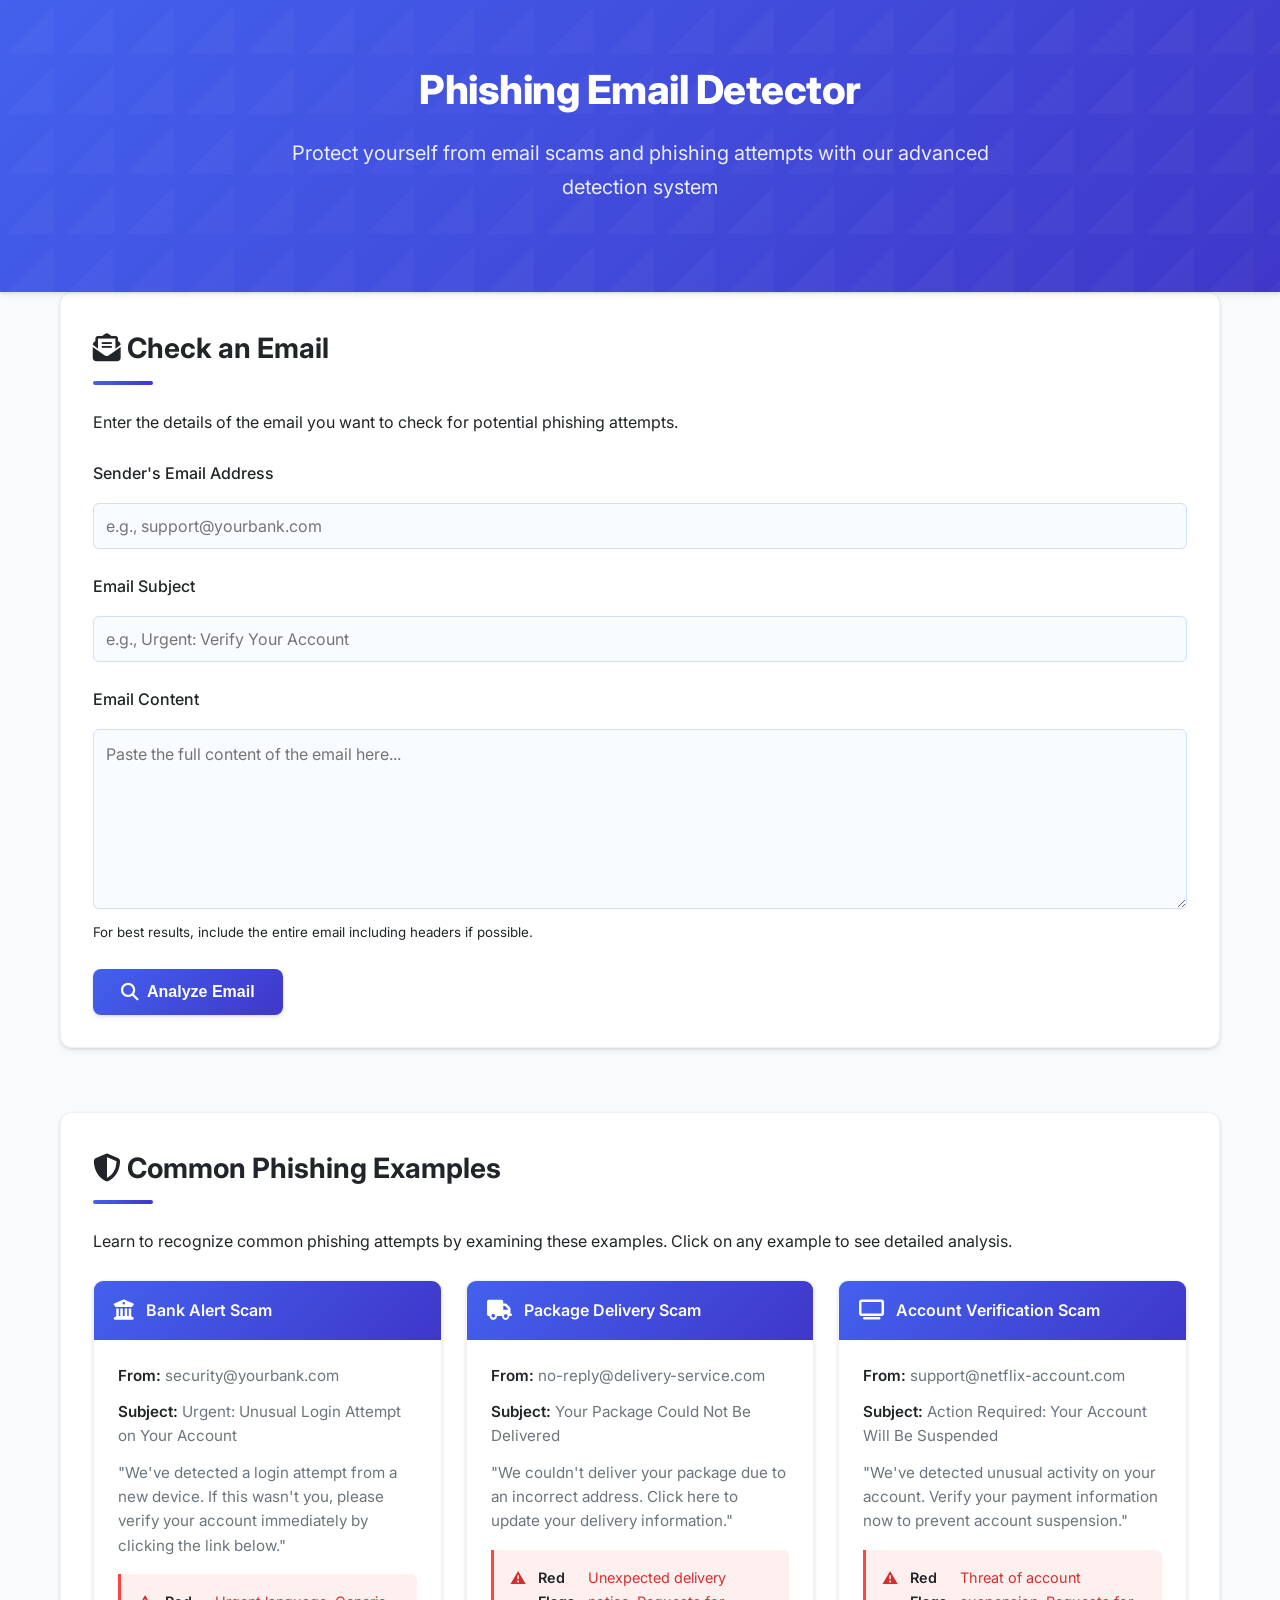
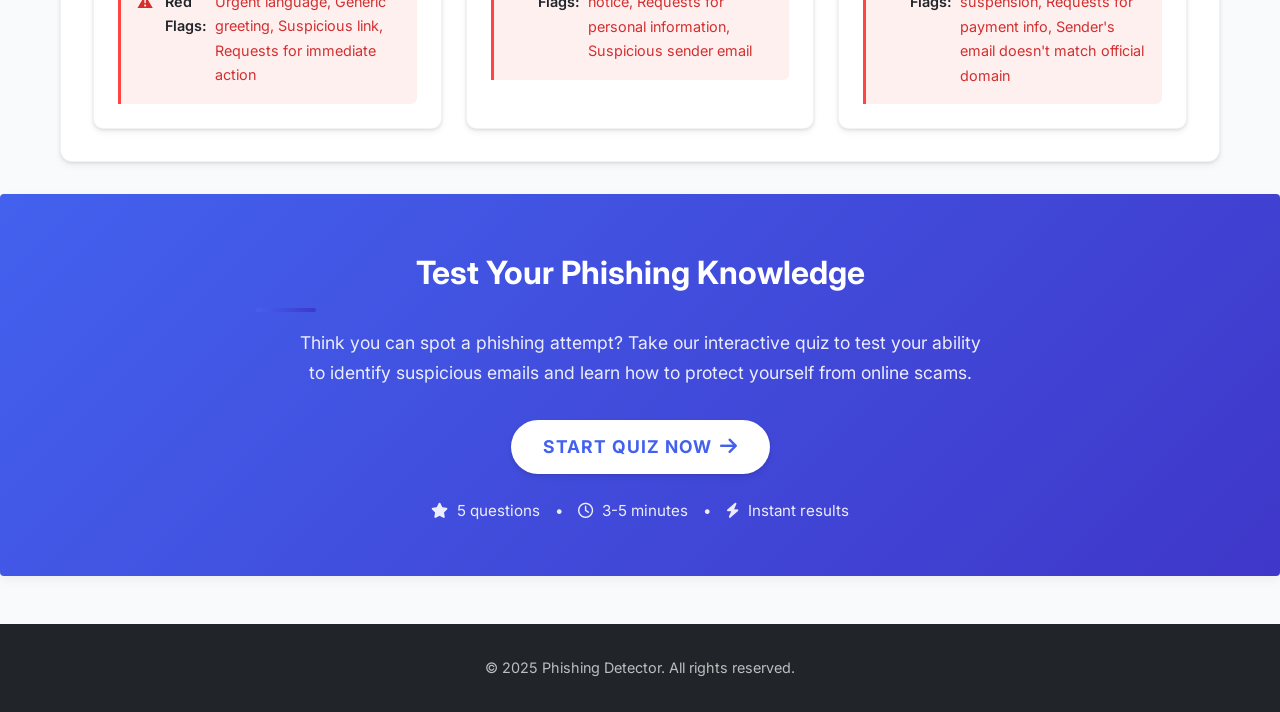
==== templates/index.html @ 5615f27c "Initial commit: Phishing Email Detector with Quiz functionality" ====
<!DOCTYPE html>
<html lang="en">
<head>
    <meta charset="UTF-8">
    <meta name="viewport" content="width=device-width, initial-scale=1.0">
    <title>Phishing Email Detector - Stay Safe Online</title>
    <link rel="stylesheet" href="https://cdnjs.cloudflare.com/ajax/libs/font-awesome/6.4.0/css/all.min.css">
    <link href="https://fonts.googleapis.com/css2?family=Inter:wght@300;400;500;600;700&display=swap" rel="stylesheet">
    <style>
        :root {
            --primary: #4361ee;
            --primary-dark: #3a56d4;
            --secondary: #3f37c9;
            --success: #4bb543;
            --danger: #ff4444;
            --warning: #ffc107;
            --light: #f8f9fa;
            --dark: #212529;
            --gray: #6c757d;
            --light-gray: #e9ecef;
            --white: #ffffff;
            --shadow: 0 4px 6px rgba(0, 0, 0, 0.05), 0 1px 3px rgba(0, 0, 0, 0.1);
            --transition: all 0.3s cubic-bezier(0.4, 0, 0.2, 1);
        }

        * {
            margin: 0;
            padding: 0;
            box-sizing: border-box;
        }

        body {
            font-family: 'Inter', -apple-system, BlinkMacSystemFont, 'Segoe UI', Roboto, Oxygen, Ubuntu, Cantarell, 'Open Sans', sans-serif;
            line-height: 1.7;
            color: var(--dark);
            background-color: #f8fafc;
            -webkit-font-smoothing: antialiased;
            -moz-osx-font-smoothing: grayscale;
        }

        .container {
            width: 100%;
            max-width: 1200px;
            margin: 0 auto;
            padding: 0 20px;
        }

        /* Header */
        header {
            background: linear-gradient(135deg, var(--primary), var(--secondary));
            color: white;
            padding: 1.5rem 0;
            box-shadow: var(--shadow);
            position: relative;
            overflow: hidden;
        }

        header::before {
            content: '';
            position: absolute;
            top: 0;
            left: 0;
            right: 0;
            bottom: 0;
            background: url("data:image/svg+xml,%3Csvg width='60' height='60' viewBox='0 0 60 60' xmlns='http://www.w3.org/2000/svg'%3E%3Cpath d='M54 60V6L6 54h48z' fill='%23ffffff' fill-opacity='0.05' fill-rule='evenodd'/%3E%3C/svg%3E");
            opacity: 0.5;
        }

        .header-content {
            position: relative;
            z-index: 1;
            text-align: center;
            padding: 2rem 0;
        }

        h1 {
            font-size: 2.5rem;
            font-weight: 800;
            margin-bottom: 0.75rem;
            letter-spacing: -0.5px;
        }

        .tagline {
            font-size: 1.25rem;
            font-weight: 400;
            opacity: 0.9;
            max-width: 700px;
            margin: 0 auto 2rem;
        }

        /* Main Content */
        main {
            padding: 3rem 0;
        }

        .card {
            background: var(--white);
            border-radius: 12px;
            box-shadow: var(--shadow);
            padding: 2rem;
            margin-bottom: 2rem;
            transition: var(--transition);
            border: 1px solid rgba(0, 0, 0, 0.05);
        }

        .card:hover {
            transform: translateY(-3px);
            box-shadow: 0 10px 20px rgba(0, 0, 0, 0.08);
        }

        h2 {
            color: var(--dark);
            font-size: 1.75rem;
            margin-bottom: 1.5rem;
            font-weight: 700;
            position: relative;
            padding-bottom: 0.75rem;
        }

        h2::after {
            content: '';
            position: absolute;
            bottom: 0;
            left: 0;
            width: 60px;
            height: 4px;
            background: linear-gradient(90deg, var(--primary), var(--secondary));
            border-radius: 2px;
        }

        /* Form Styles */
        .form-group {
            margin-bottom: 1.5rem;
        }

        label {
            display: block;
            margin-bottom: 0.5rem;
            font-weight: 500;
            color: var(--dark);
        }

        input[type="email"],
        input[type="text"],
        textarea {
            width: 100%;
            padding: 0.875rem 1rem;
            font-size: 1rem;
            font-family: inherit;
            border: 2px solid var(--light-gray);
            border-radius: 8px;
            transition: var(--transition);
            background-color: var(--white);
        }

        input[type="email"]:focus,
        input[type="text"]:focus,
        textarea:focus {
            outline: none;
            border-color: var(--primary);
            box-shadow: 0 0 0 3px rgba(67, 97, 238, 0.2);
        }

        textarea {
            min-height: 180px;
            resize: vertical;
            line-height: 1.6;
        }

        /* Buttons */
        .btn {
            display: inline-flex;
            align-items: center;
            justify-content: center;
            padding: 0.875rem 1.75rem;
            font-size: 1rem;
            font-weight: 600;
            text-align: center;
            text-decoration: none;
            border: none;
            border-radius: 8px;
            cursor: pointer;
            transition: var(--transition);
            box-shadow: var(--shadow);
            gap: 0.5rem;
        }

        .btn i {
            font-size: 1.1em;
        }

        .btn-primary {
            background: linear-gradient(135deg, var(--primary), var(--secondary));
            color: white;
        }

        .btn-primary:hover {
            transform: translateY(-2px);
            box-shadow: 0 6px 12px rgba(67, 97, 238, 0.2);
            background: linear-gradient(135deg, var(--primary-dark), var(--primary));
        }

        .btn-primary:active {
            transform: translateY(0);
        }

        /* Results Section */
        #results {
            opacity: 0;
            height: 0;
            overflow: hidden;
            transition: all 0.4s cubic-bezier(0.4, 0, 0.2, 1);
            margin: 2rem 0;
        }

        #results.visible {
            opacity: 1;
            height: auto;
        }

        .result-card {
            border-left: 4px solid var(--danger);
            padding: 1.5rem;
            background: #fff8f8;
            border-radius: 8px;
            margin-bottom: 1.5rem;
        }

        .result-card.safe {
            border-left-color: var(--success);
            background: #f8fff9;
        }

        .result-title {
            font-size: 1.25rem;
            font-weight: 700;
            margin-bottom: 0.75rem;
            display: flex;
            align-items: center;
            gap: 0.5rem;
        }

        .result-title i {
            font-size: 1.5em;
        }

        .result-details {
            margin-top: 1rem;
            padding-top: 1rem;
            border-top: 1px dashed #e0e0e0;
        }

        /* Examples Section */
        .examples-grid {
            display: grid;
            grid-template-columns: repeat(auto-fill, minmax(300px, 1fr));
            gap: 1.5rem;
            margin-top: 1.5rem;
        }

        .example-card {
            background: var(--white);
            border-radius: 10px;
            overflow: hidden;
            box-shadow: var(--shadow);
            transition: var(--transition);
            border: 1px solid rgba(0, 0, 0, 0.05);
            cursor: pointer;
        }

        .example-card:hover {
            transform: translateY(-5px);
            box-shadow: 0 10px 25px rgba(0, 0, 0, 0.1);
        }

        .example-header {
            background: linear-gradient(135deg, var(--primary), var(--secondary));
            color: white;
            padding: 1rem 1.25rem;
            font-weight: 600;
            display: flex;
            align-items: center;
            gap: 0.75rem;
        }

        .example-header i {
            font-size: 1.25rem;
        }

        .example-content {
            padding: 1.5rem;
        }

        .example-content p {
            margin-bottom: 0.75rem;
            color: var(--gray);
            font-size: 0.95rem;
            line-height: 1.6;
        }

        .example-content strong {
            color: var(--dark);
            font-weight: 600;
        }

        .red-flag {
            background-color: #fff0f0;
            border-left: 3px solid var(--danger);
            padding: 1rem;
            margin-top: 1rem;
            border-radius: 0 6px 6px 0;
            font-size: 0.9rem;
            color: #d32f2f;
            display: flex;
            align-items: flex-start;
            gap: 0.5rem;
        }

        .red-flag::before {
            content: '⚠️';
            font-size: 1.1em;
            margin-right: 0.25rem;
        }

        /* Footer */
        footer {
            background: var(--dark);
            color: rgba(255, 255, 255, 0.7);
            padding: 2rem 0;
            text-align: center;
            font-size: 0.9rem;
            margin-top: 3rem;
        }

        footer p {
            margin: 0;
        }

        /* Responsive Design */
        @media (max-width: 768px) {
            .container {
                padding: 0 1.25rem;
            }

            h1 {
                font-size: 2rem;
            }

            .tagline {
                font-size: 1.1rem;
            }

            .card {
                padding: 1.5rem;
            }

            h2 {
                font-size: 1.5rem;
            }

            .examples-grid {
                grid-template-columns: 1fr;
            }
        }

        /* Animations */
        @keyframes fadeIn {
            from { opacity: 0; transform: translateY(10px); }
            to { opacity: 1; transform: translateY(0); }
        }

        .fade-in {
            animation: fadeIn 0.5s ease-out forwards;
        }

        /* Utility Classes */
        .text-center { text-align: center; }
        .mt-1 { margin-top: 0.5rem; }
        .mt-2 { margin-top: 1rem; }
        .mt-3 { margin-top: 1.5rem; }
        .mb-1 { margin-bottom: 0.5rem; }
        .mb-2 { margin-bottom: 1rem; }
        .mb-3 { margin-bottom: 1.5rem; }
        
        .quiz-cta {
            margin-top: 30px;
            padding: 20px;
            background-color: #e9ecef;
            border-radius: 4px;
            text-align: center;
        }
        
        /* Main content styling */
        main {
            margin: 25px 0;
        }
        
        /* Section styling */
        section {
            margin-bottom: 30px;
            background: rgba(255, 255, 255, 0.9);
            padding: 25px;
            border-radius: 12px;
            box-shadow: 0 4px 12px rgba(0,0,0,0.05);
            border: 1px solid rgba(0,0,0,0.05);
        }
        
        /* Form elements */
        input[type="email"], 
        input[type="text"],
        textarea {
            width: 100%;
            padding: 12px;
            margin-top: 8px;
            border: 1px solid #cce0ff;
            border-radius: 6px;
            background-color: #f8fbff;
            transition: all 0.3s ease;
        }
        
        input[type="email"]:focus, 
        input[type="text"]:focus,
        textarea:focus {
            outline: none;
            border-color: #80b3ff;
            box-shadow: 0 0 0 3px rgba(26, 140, 255, 0.15);
        }
        </style>
</head>
<body>
    <header>
        <div class="container">
            <div class="header-content">
                <h1>Phishing Email Detector</h1>
                <p class="tagline">Protect yourself from email scams and phishing attempts with our advanced detection system</p>
            </div>
        </div>
    </header>

    <main class="container">
        <section class="card">
            <h2><i class="fas fa-envelope-open-text"></i> Check an Email</h2>
            <p>Enter the details of the email you want to check for potential phishing attempts.</p>
            
            <form id="emailForm" class="mt-3">
                <div class="form-group">
                    <label for="from">Sender's Email Address</label>
                    <input type="email" id="from" name="from" placeholder="e.g., support@yourbank.com" required>
                </div>
                <div class="form-group">
                    <label for="subject">Email Subject</label>
                    <input type="text" id="subject" name="subject" placeholder="e.g., Urgent: Verify Your Account" required>
                </div>
                <div class="form-group">
                    <label for="body">Email Content</label>
                    <textarea id="body" name="body" placeholder="Paste the full content of the email here..." required></textarea>
                    <small class="text-muted">For best results, include the entire email including headers if possible.</small>
                </div>
                <button type="submit" class="btn btn-primary">
                    <i class="fas fa-search"></i> Analyze Email
                </button>
            </form>
        </section>

            <div id="results" class="hidden">
                <h3>Analysis Results</h3>
                <div id="resultMessage">Results will appear here</div>
            </div>

        <section class="card mt-4">
            <h2><i class="fas fa-shield-alt"></i> Common Phishing Examples</h2>
            <p>Learn to recognize common phishing attempts by examining these examples. Click on any example to see detailed analysis.</p>
            
            <div class="examples-grid">
                <div class="example-card">
                    <div class="example-header">
                        <i class="fas fa-university"></i>
                        <span>Bank Alert Scam</span>
                    </div>
                    <div class="example-content">
                        <p><strong>From:</strong> security@yourbank.com</p>
                        <p><strong>Subject:</strong> Urgent: Unusual Login Attempt on Your Account</p>
                        <p>"We've detected a login attempt from a new device. If this wasn't you, please verify your account immediately by clicking the link below."</p>
                        <div class="red-flag">
                            <strong>Red Flags:</strong> Urgent language, Generic greeting, Suspicious link, Requests for immediate action
                        </div>
                    </div>
                </div>

                <div class="example-card">
                    <div class="example-header">
                        <i class="fas fa-truck"></i>
                        <span>Package Delivery Scam</span>
                    </div>
                    <div class="example-content">
                        <p><strong>From:</strong> no-reply@delivery-service.com</p>
                        <p><strong>Subject:</strong> Your Package Could Not Be Delivered</p>
                        <p>"We couldn't deliver your package due to an incorrect address. Click here to update your delivery information."</p>
                        <div class="red-flag">
                            <strong>Red Flags:</strong> Unexpected delivery notice, Requests for personal information, Suspicious sender email
                        </div>
                    </div>
                </div>

                <div class="example-card">
                    <div class="example-header">
                        <i class="fas fa-tv"></i>
                        <span>Account Verification Scam</span>
                    </div>
                    <div class="example-content">
                        <p><strong>From:</strong> support@netflix-account.com</p>
                        <p><strong>Subject:</strong> Action Required: Your Account Will Be Suspended</p>
                        <p>"We've detected unusual activity on your account. Verify your payment information now to prevent account suspension."</p>
                        <div class="red-flag">
                            <strong>Red Flags:</strong> Threat of account suspension, Requests for payment info, Sender's email doesn't match official domain
                        </div>
                    </div>
                </div>
            </div>
        </section>
    </main>
    
    <section class="quiz-cta" style="background: linear-gradient(135deg, #4361ee, #3f37c9); color: white; border: none;">
        <div class="container">
            <div style="max-width: 800px; margin: 0 auto; text-align: center; padding: 2rem 1rem;">
                <h2 style="color: white; font-size: 2rem; margin-bottom: 1rem;">Test Your Phishing Knowledge</h2>
                <p style="font-size: 1.1rem; opacity: 0.9; margin-bottom: 2rem; max-width: 700px; margin-left: auto; margin-right: auto;">
                    Think you can spot a phishing attempt? Take our interactive quiz to test your ability to identify suspicious emails and learn how to protect yourself from online scams.
                </p>
                <a href="{{ url_for('quiz') }}" class="btn" style="background-color: white; color: #4361ee; font-weight: 700; padding: 12px 32px; font-size: 1.1rem; border-radius: 50px; text-transform: uppercase; letter-spacing: 1px; transition: all 0.3s ease; display: inline-flex; align-items: center; gap: 8px; text-decoration: none;">
                    <span>Start Quiz Now</span>
                    <i class="fas fa-arrow-right"></i>
                </a>
                <div style="margin-top: 1.5rem; font-size: 0.95rem; opacity: 0.9; display: flex; justify-content: center; align-items: center; gap: 15px; flex-wrap: wrap;">
                    <span><i class="fas fa-star" style="margin-right: 5px;"></i> 5 questions</span>
                    <span>•</span>
                    <span><i class="far fa-clock" style="margin-right: 5px;"></i> 3-5 minutes</span>
                    <span>•</span>
                    <span><i class="fas fa-bolt" style="margin-right: 5px;"></i> Instant results</span>
                </div>
            </div>
        </div>
    </section>
    
    <footer>
        <div class="container">
            <p>© 2025 Phishing Detector. All rights reserved.</p>
        </div>
    </footer>

    <script>
        // Common phishing keywords
        const phishingKeywords = [
            'urgent', 'verify', 'account', 'suspended', 'immediately',
            'bank', 'paypal', 'amazon', 'ebay', 'netflix', 'microsoft',
            'limited time', 'act now', 'dear customer', 'dear user',
            'click here', 'verify now', 'account alert', 'suspicious activity',
            'unauthorized login', 'verify account', 'confirm your identity',
            'account verification', 'security alert', 'important notice',
            'account compromised', 'payment failed', 'billing issue',
            'invoice', 'payment', 'credit card', 'ssn', 'social security',
            'irs', 'tax', 'refund', 'won', 'prize', 'lottery', 'free',
            'gift card', 'coupon', 'offer', 'discount', 'expire', 'limited'
        ];

        // Function to check for phishing
        function isPhishing(text) {
            if (!text) return false;
            const lowerText = text.toLowerCase();
            return phishingKeywords.some(keyword => 
                lowerText.includes(keyword.toLowerCase())
            );
        }

        // Phishing result animation
        function animateResult(element, isPhishing) {
            element.style.transition = 'all 0.5s ease';
            element.style.padding = '20px';
            element.style.borderRadius = '8px';
            element.style.color = isPhishing ? '#b30000' : '#006622';
            element.style.fontWeight = 'bold';
            element.style.fontSize = '1.2em';
            element.style.textAlign = 'center';
            
            // Add pulse animation
            element.style.animation = 'pulse 0.5s';
            
            // Remove animation after it completes
            setTimeout(() => {
                element.style.animation = '';
            }, 500);
        }
        
        // Add keyframe animation
        const style = document.createElement('style');
        style.textContent = `
            @keyframes pulse {
                0% { transform: scale(1); }
                50% { transform: scale(1.05); }
                100% { transform: scale(1); }
            }
            
            @keyframes shake {
                0%, 100% { transform: translateX(0); }
                25% { transform: translateX(-5px); }
                75% { transform: translateX(5px); }
            }
            
            .phishing-yes {
                background-color: #ffebee;
                border-left: 5px solid #f44336;
                animation: shake 0.5s;
            }
            
            .phishing-no {
                background-color: #e8f5e9;
                border-left: 5px solid #4caf50;
            }
        `;
        document.head.appendChild(style);
        
        // Form submission handler
        document.getElementById('emailForm').addEventListener('submit', function(e) {
            e.preventDefault();
            
            const from = document.getElementById('from').value;
            const subject = document.getElementById('subject').value;
            const body = document.getElementById('body').value;
            
            // Check for phishing indicators
            const subjectPhishing = isPhishing(subject);
            const bodyPhishing = isPhishing(body);
            
            // Show results
            const results = document.getElementById('results');
            const resultMessage = document.getElementById('resultMessage');
            
            // Reset classes
            results.className = '';
            results.classList.add('visible');
            
            // Simple result: Phishing: Yes/No
            const isPhishingEmail = subjectPhishing || bodyPhishing;
            
            // Add appropriate class based on result
            if (isPhishingEmail) {
                results.classList.add('phishing-yes');
            } else {
                results.classList.add('phishing-no');
            }
            
            // Create result content
            const resultHTML = `
                <div style="margin-bottom: 10px;">
                    <p><strong>From:</strong> ${from || 'Not provided'}</p>
                    <p><strong>Subject:</strong> ${subject || 'No subject'}</p>
                </div>
                <div id="phishingResult" style="font-size: 1.5em; text-align: center; padding: 10px;">
                    <strong>Phishing:</strong> ${isPhishingEmail ? '<span style="color:#d32f2f">YES</span>' : '<span style="color:#2e7d32">NO</span>'}
                </div>
            `;
            
            resultMessage.innerHTML = resultHTML;
            
            // Animate the result
            const phishingResult = document.getElementById('phishingResult');
            if (phishingResult) {
                animateResult(phishingResult, isPhishingEmail);
            }
        });
    </script>
</body>
</html>
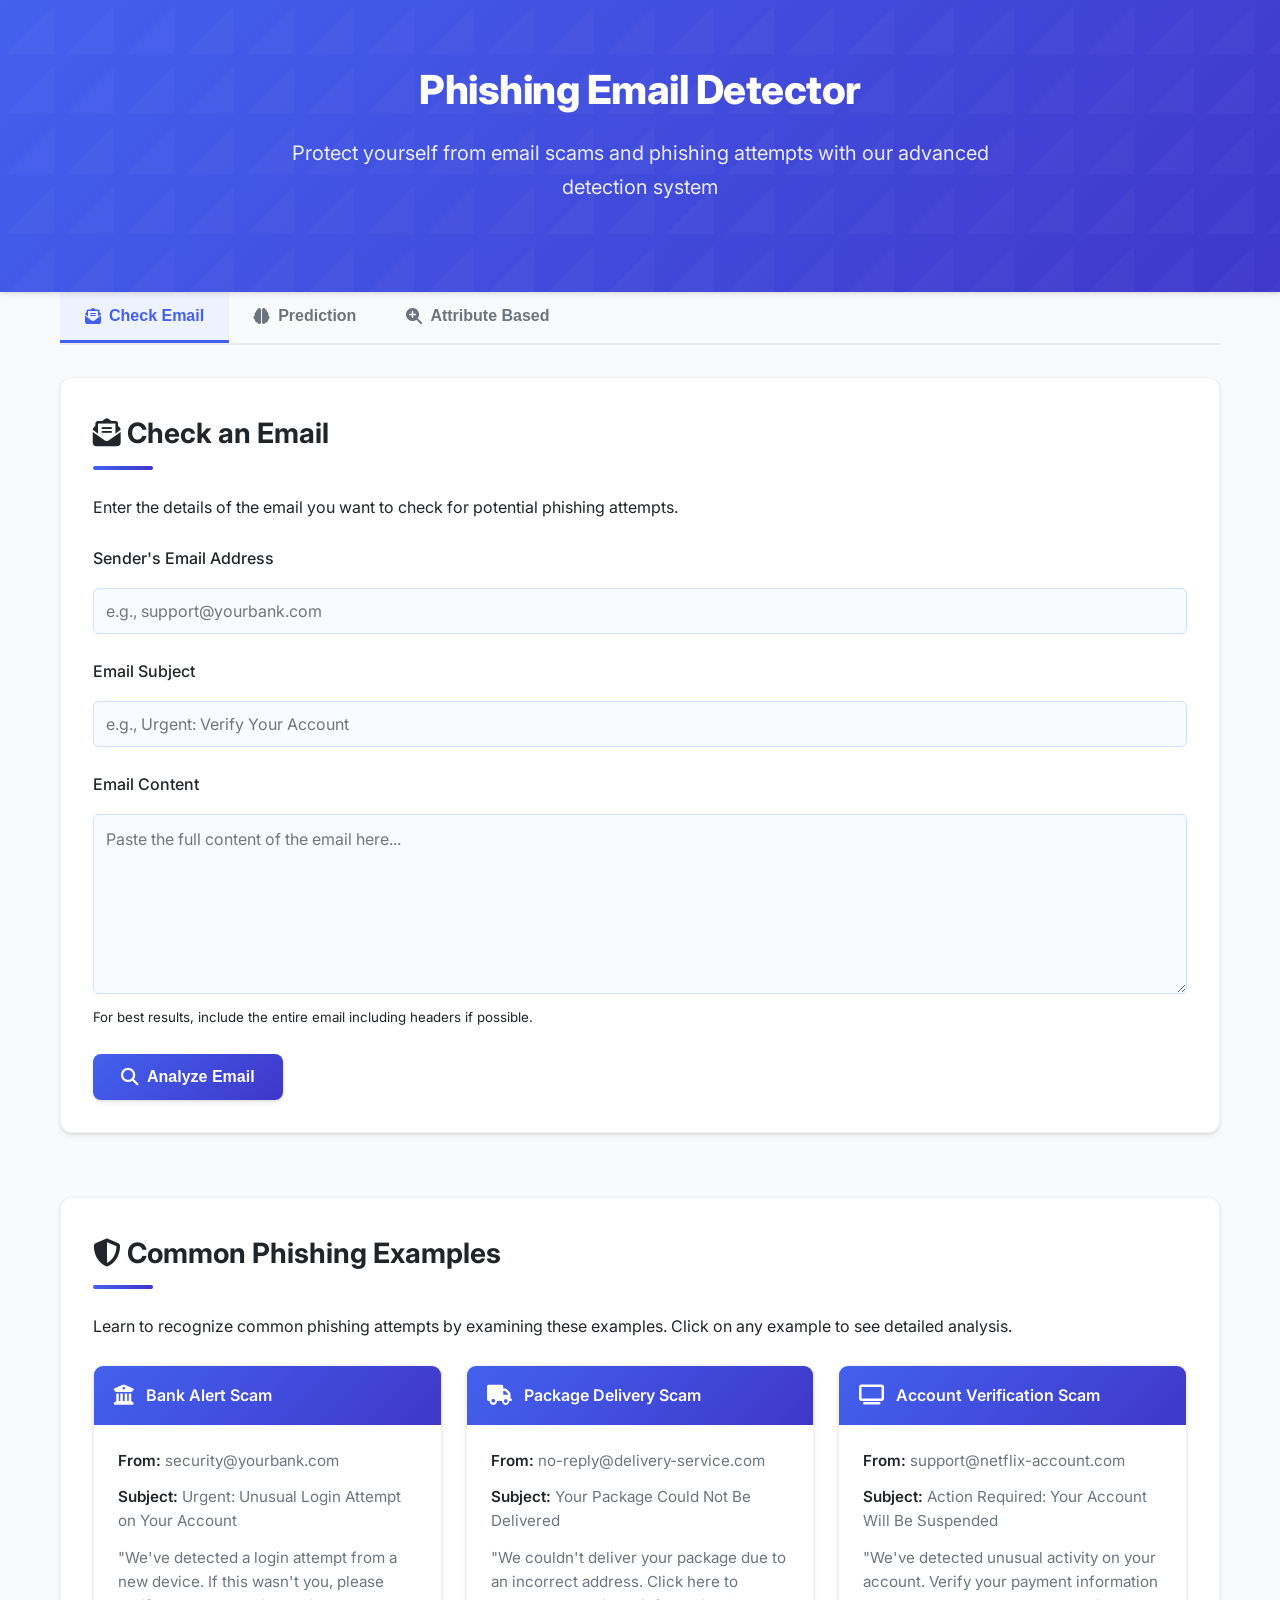
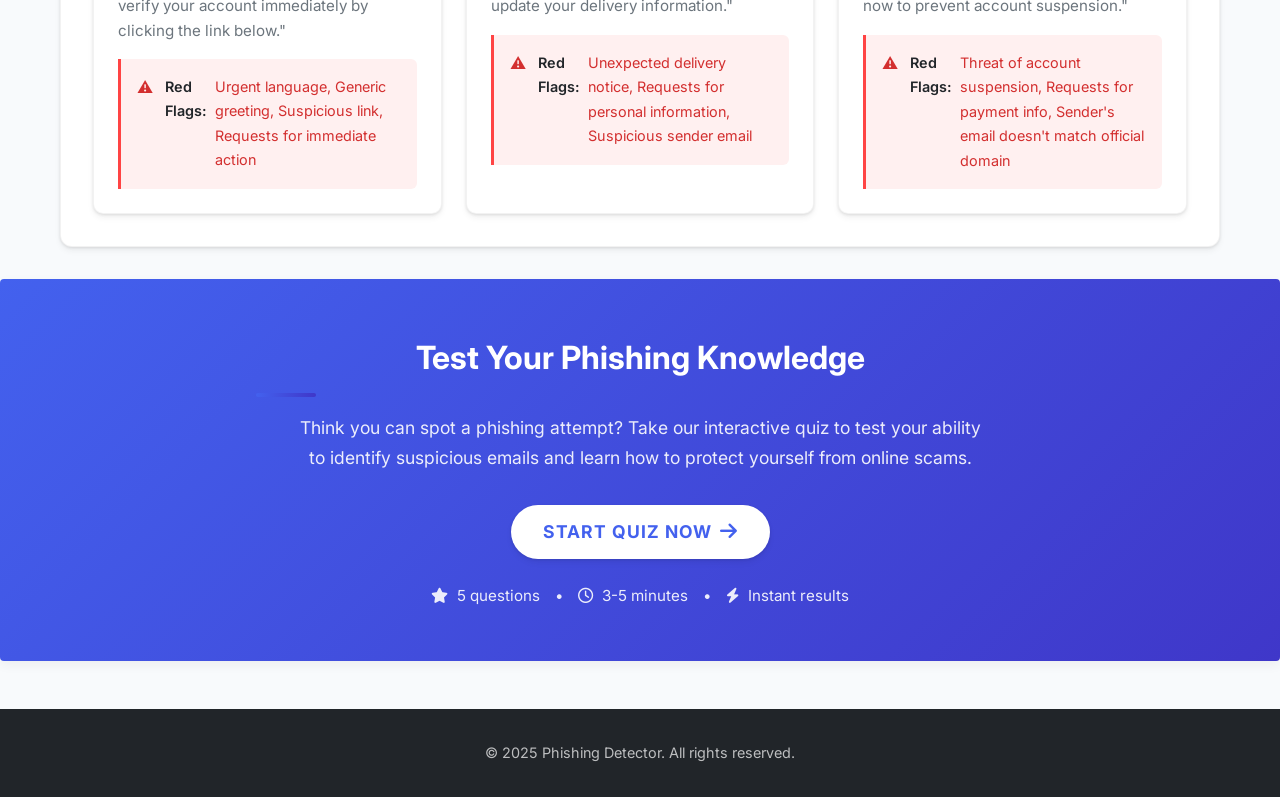
==== commit 6042c27f: "Add comprehensive phishing detection with tabbed interface and multi-attribute analysis - Added tabb" ====
--- a/templates/index.html
+++ b/templates/index.html
@@ -405,10 +405,52 @@
             border: 1px solid rgba(0,0,0,0.05);
         }
         
+        /* Tabs */
+        .tabs {
+            display: flex;
+            margin-bottom: 2rem;
+            border-bottom: 2px solid #e9ecef;
+        }
+
+        .tab-button {
+            background: none;
+            border: none;
+            padding: 15px 25px;
+            font-size: 1rem;
+            font-weight: 600;
+            cursor: pointer;
+            transition: all 0.3s ease;
+            border-bottom: 3px solid transparent;
+            color: var(--gray);
+            display: flex;
+            align-items: center;
+            gap: 8px;
+        }
+
+        .tab-button:hover {
+            color: var(--primary);
+            background-color: rgba(67, 97, 238, 0.05);
+        }
+
+        .tab-button.active {
+            color: var(--primary);
+            border-bottom-color: var(--primary);
+            background-color: rgba(67, 97, 238, 0.05);
+        }
+
+        .tab-content {
+            display: none;
+        }
+
+        .tab-content.active {
+            display: block;
+        }
+
         /* Form elements */
-        input[type="email"], 
+        input[type="email"],
         input[type="text"],
-        textarea {
+        textarea,
+        select {
             width: 100%;
             padding: 12px;
             margin-top: 8px;
@@ -417,13 +459,131 @@
             background-color: #f8fbff;
             transition: all 0.3s ease;
         }
-        
-        input[type="email"]:focus, 
+
+        input[type="email"]:focus,
         input[type="text"]:focus,
-        textarea:focus {
+        textarea:focus,
+        select:focus {
             outline: none;
             border-color: #80b3ff;
             box-shadow: 0 0 0 3px rgba(26, 140, 255, 0.15);
+        }
+
+        select {
+            cursor: pointer;
+        }
+
+        /* Prediction styles */
+        .prediction-container {
+            max-width: 800px;
+        }
+
+        .email-dropdown {
+            font-size: 1rem;
+            padding: 14px;
+        }
+
+        .email-preview {
+            margin-top: 2rem;
+            padding: 1.5rem;
+            background: #f8f9fa;
+            border-radius: 8px;
+            border: 1px solid #e9ecef;
+        }
+
+        .email-preview h4 {
+            margin-bottom: 1rem;
+            color: var(--primary);
+        }
+
+        .prediction-results {
+            margin-top: 2rem;
+            padding: 1.5rem;
+            background: linear-gradient(135deg, #f8f9fa, #e9ecef);
+            border-radius: 8px;
+            border: 1px solid #dee2e6;
+        }
+
+        .prediction-results h4 {
+            margin-bottom: 1rem;
+            color: var(--primary);
+        }
+
+        /* Attribute Based styles */
+        .attribute-container {
+            max-width: 800px;
+        }
+
+        .attribute-dropdown {
+            font-size: 1rem;
+            padding: 14px;
+        }
+
+        .attribute-info {
+            margin-top: 2rem;
+            padding: 1.5rem;
+            background: #f8f9fa;
+            border-radius: 8px;
+            border: 1px solid #e9ecef;
+        }
+
+        .attribute-info h4 {
+            margin-bottom: 1rem;
+            color: var(--primary);
+        }
+
+        .attribute-description {
+            background: white;
+            padding: 1rem;
+            border-radius: 6px;
+            margin-bottom: 1rem;
+            border-left: 4px solid var(--primary);
+        }
+
+        .attribute-results {
+            margin-top: 2rem;
+            padding: 1.5rem;
+            background: linear-gradient(135deg, #f8f9fa, #e9ecef);
+            border-radius: 8px;
+            border: 1px solid #dee2e6;
+        }
+
+        .attribute-results h4 {
+            margin-bottom: 1rem;
+            color: var(--primary);
+        }
+
+        .attribute-grid {
+            display: grid;
+            grid-template-columns: repeat(auto-fit, minmax(200px, 1fr));
+            gap: 1rem;
+            margin-top: 1rem;
+        }
+
+        .attribute-result-card {
+            background: white;
+            padding: 1rem;
+            border-radius: 6px;
+            border: 1px solid #e9ecef;
+            text-align: center;
+        }
+
+        .attribute-result-card.detected {
+            border-left: 4px solid #ff4444;
+            background: #ffebee;
+        }
+
+        .attribute-result-card.clear {
+            border-left: 4px solid #4bb543;
+            background: #e8f5e8;
+        }
+
+        .attribute-summary {
+            background: white;
+            padding: 1rem;
+            border-radius: 6px;
+            margin-top: 1rem;
+            border: 1px solid #dee2e6;
         }
         </style>
 </head>
@@ -438,29 +598,116 @@
     </header>
 
     <main class="container">
-        <section class="card">
-            <h2><i class="fas fa-envelope-open-text"></i> Check an Email</h2>
-            <p>Enter the details of the email you want to check for potential phishing attempts.</p>
-            
-            <form id="emailForm" class="mt-3">
-                <div class="form-group">
-                    <label for="from">Sender's Email Address</label>
-                    <input type="email" id="from" name="from" placeholder="e.g., support@yourbank.com" required>
+        <!-- Tab Navigation -->
+        <div class="tabs">
+            <button class="tab-button active" onclick="showTab('check-email', this)">
+                <i class="fas fa-envelope-open-text"></i> Check Email
+            </button>
+            <button class="tab-button" onclick="showTab('prediction', this)">
+                <i class="fas fa-brain"></i> Prediction
+            </button>
+            <button class="tab-button" onclick="showTab('attribute-based', this)">
+                <i class="fas fa-search-plus"></i> Attribute Based
+            </button>
+        </div>
+
+        <!-- Check Email Tab -->
+        <div id="check-email" class="tab-content active">
+            <section class="card">
+                <h2><i class="fas fa-envelope-open-text"></i> Check an Email</h2>
+                <p>Enter the details of the email you want to check for potential phishing attempts.</p>
+
+                <form id="emailForm" class="mt-3">
+                    <div class="form-group">
+                        <label for="from">Sender's Email Address</label>
+                        <input type="email" id="from" name="from" placeholder="e.g., support@yourbank.com" required>
+                    </div>
+                    <div class="form-group">
+                        <label for="subject">Email Subject</label>
+                        <input type="text" id="subject" name="subject" placeholder="e.g., Urgent: Verify Your Account" required>
+                    </div>
+                    <div class="form-group">
+                        <label for="body">Email Content</label>
+                        <textarea id="body" name="body" placeholder="Paste the full content of the email here..." required></textarea>
+                        <small class="text-muted">For best results, include the entire email including headers if possible.</small>
+                    </div>
+                    <button type="submit" class="btn btn-primary">
+                        <i class="fas fa-search"></i> Analyze Email
+                    </button>
+                </form>
+            </section>
+        </div>
+
+        <!-- Prediction Tab -->
+        <div id="prediction" class="tab-content">
+            <section class="card">
+                <h2><i class="fas fa-brain"></i> Email Prediction</h2>
+                <p>Select a sample email from the dropdown to see our AI prediction analysis.</p>
+
+                <div class="prediction-container mt-3">
+                    <div class="form-group">
+                        <label for="emailSelect">Choose an Email Sample:</label>
+                        <select id="emailSelect" class="email-dropdown">
+                            <option value="">Select an email...</option>
+                            <option value="phishing1">🚨 Bank Account Alert - URGENT ACTION REQUIRED</option>
+                            <option value="phishing2">📦 Package Delivery Problem - Update Address</option>
+                            <option value="phishing3">🎬 Netflix Account Suspension Warning</option>
+                            <option value="legitimate1">✅ Amazon Order Confirmation</option>
+                            <option value="legitimate2">✅ PayPal Payment Received</option>
+                            <option value="legitimate3">✅ LinkedIn Connection Request</option>
+                        </select>
+                    </div>
+
+                    <div id="emailPreview" class="email-preview" style="display: none;">
+                        <h4>Selected Email Details:</h4>
+                        <div id="emailDetails"></div>
+                        <button id="analyzeBtn" class="btn btn-primary mt-3">
+                            <i class="fas fa-search"></i> Analyze for Phishing
+                        </button>
+                    </div>
+
+                    <div id="predictionResults" class="prediction-results" style="display: none;">
+                        <h4>AI Prediction Results:</h4>
+                        <div id="predictionContent"></div>
+                    </div>
                 </div>
-                <div class="form-group">
-                    <label for="subject">Email Subject</label>
-                    <input type="text" id="subject" name="subject" placeholder="e.g., Urgent: Verify Your Account" required>
+            </section>
+        </div>
+
+        <!-- Attribute Based Tab -->
+        <div id="attribute-based" class="tab-content">
+            <section class="card">
+                <h2><i class="fas fa-search-plus"></i> Attribute Based Detection</h2>
+                <p>Explore individual phishing detection attributes. Select an attribute below to understand how it works and test it against sample emails.</p>
+
+                <div class="attribute-container mt-3">
+                    <div class="form-group">
+                        <label for="attributeSelect">Choose an Attribute to Test:</label>
+                        <select id="attributeSelect" class="attribute-dropdown">
+                            <option value="">Select an attribute...</option>
+                            <option value="sender-address">� Sender Email Address Analysis</option>
+                            <option value="subject-patterns">� Subject Line Suspicious Patterns</option>
+                            <option value="body-content">📄 Body Content Analysis</option>
+                            <option value="link-analysis">� Link Analysis</option>
+                            <option value="urgency-indicators">⚡ Language and Urgency Indicators</option>
+                        </select>
+                    </div>
+
+                    <div id="attributeInfo" class="attribute-info" style="display: none;">
+                        <h4>Attribute Information:</h4>
+                        <div id="attributeDescription"></div>
+                        <button id="checkAttributeBtn" class="btn btn-primary mt-3">
+                            <i class="fas fa-search"></i> Check for Attribute
+                        </button>
+                    </div>
+
+                    <div id="attributeResults" class="attribute-results" style="display: none;">
+                        <h4>Attribute Detection Results:</h4>
+                        <div id="attributeResultsContent"></div>
+                    </div>
                 </div>
-                <div class="form-group">
-                    <label for="body">Email Content</label>
-                    <textarea id="body" name="body" placeholder="Paste the full content of the email here..." required></textarea>
-                    <small class="text-muted">For best results, include the entire email including headers if possible.</small>
-                </div>
-                <button type="submit" class="btn btn-primary">
-                    <i class="fas fa-search"></i> Analyze Email
-                </button>
-            </form>
-        </section>
+            </section>
+        </div>
 
             <div id="results" class="hidden">
                 <h3>Analysis Results</h3>
@@ -563,6 +810,481 @@
             'gift card', 'coupon', 'offer', 'discount', 'expire', 'limited'
         ];
 
+        // Tab switching functionality
+        function showTab(tabId, buttonElement) {
+            console.log('showTab called with:', tabId, buttonElement);
+
+            // Hide all tab contents
+            const tabContents = document.querySelectorAll('.tab-content');
+            console.log('Found tab contents:', tabContents.length);
+            tabContents.forEach(content => content.classList.remove('active'));
+
+            // Remove active class from all tab buttons
+            const tabButtons = document.querySelectorAll('.tab-button');
+            console.log('Found tab buttons:', tabButtons.length);
+            tabButtons.forEach(button => button.classList.remove('active'));
+
+            // Show selected tab content
+            const targetTab = document.getElementById(tabId);
+            console.log('Target tab element:', targetTab);
+            if (targetTab) {
+                targetTab.classList.add('active');
+                console.log('Added active class to tab:', tabId);
+            } else {
+                console.error('Could not find tab with id:', tabId);
+            }
+
+            // Add active class to clicked tab button
+            if (buttonElement) {
+                buttonElement.classList.add('active');
+                console.log('Added active class to button');
+            }
+        }
+
+        // Attribute information data - Real 5 attributes from multi_attribute_rule.py
+        const attributeInfo = {
+            'sender-address': {
+                name: 'Sender Email Address Analysis',
+                description: 'Analyzes sender email address for suspicious patterns including numbers before @, suspicious TLDs, generic noreply addresses, and domain spoofing.',
+                examples: ['123@domain.com', 'user1234@domain.com', 'noreply@service.com', 'paypal-secure.com'],
+                icon: '�'
+            },
+            'subject-patterns': {
+                name: 'Subject Line Suspicious Patterns',
+                description: 'Detects suspicious keywords, ALL CAPS formatting, excessive punctuation, and urgent language in email subject lines.',
+                examples: ['URGENT: Verify Account', 'Account Suspended!!!', 'Limited Time Offer', 'Action Required Now'],
+                icon: '�'
+            },
+            'body-content': {
+                name: 'Body Content Analysis',
+                description: 'Analyzes email body for phishing keywords, poor grammar indicators, and suspicious content patterns.',
+                examples: ['Dear Customer', 'Click here immediately', 'verify your account', '!!!', 'limited time'],
+                icon: '📄'
+            },
+            'link-analysis': {
+                name: 'Link Analysis',
+                description: 'Examines URLs in email body for suspicious domains, IP addresses, URL shorteners, and mismatched display text vs actual URLs.',
+                examples: ['bit.ly/abc', 'http://192.168.1.1', 'paypal-secure.com', 'tinyurl.com/xyz'],
+                icon: '�'
+            },
+            'urgency-indicators': {
+                name: 'Language and Urgency Indicators',
+                description: 'Detects urgency words, threat language, and pressure tactics designed to create immediate action.',
+                examples: ['urgent', 'immediately', 'suspend', 'terminate', 'limited time', 'deadline', 'penalty'],
+                icon: '⚡'
+            }
+        };
+
+        // Sample emails data
+        const sampleEmails = {
+            phishing1: {
+                from: 'security@bankofamerica-support.com',
+                subject: 'URGENT: Your Account Has Been Limited',
+                body: 'Dear Customer,\n\nWe have detected unusual activity on your Bank of America account. Your account has been temporarily limited for security reasons. To restore full access, you must verify your account information immediately.\n\nClick here to verify: http://bankofamerica-secure.com/verify\n\nIf you do not verify within 24 hours, your account will be permanently suspended.\n\nBank of America Security Team',
+                isPhishing: true
+            },
+            phishing2: {
+                from: 'noreply@ups-delivery.com',
+                subject: 'Package Delivery Failed - Address Update Required',
+                body: 'Hello,\n\nYour package could not be delivered due to an incorrect address. To receive your package, please update your delivery information by clicking the link below.\n\nUpdate Address: http://ups-tracking.com/update\n\nFailure to update within 48 hours will result in return to sender.\n\nUPS Delivery Services',
+                isPhishing: true
+            },
+            phishing3: {
+                from: 'support@netflix-account.com',
+                subject: 'Action Required: Account Suspension Notice',
+                body: 'Dear Netflix Member,\n\nWe have detected unusual billing activity on your account. To prevent service interruption, you must update your payment information immediately.\n\nVerify Payment: http://netflix-verify.com/payment\n\nYour account will be suspended in 24 hours if not verified.\n\nNetflix Billing Department',
+                isPhishing: true
+            },
+            legitimate1: {
+                from: 'order-update@amazon.com',
+                subject: 'Your Amazon.com order has been shipped',
+                body: 'Hello,\n\nYour order #123-4567890-1234567 has been shipped and is on its way to you. You can track your package using the link below:\n\nTrack Package: https://www.amazon.com/gp/your-account/order-details\n\nEstimated delivery: Tomorrow by 8 PM\n\nThank you for shopping with Amazon!\n\nAmazon Customer Service',
+                isPhishing: false
+            },
+            legitimate2: {
+                from: 'service@paypal.com',
+                subject: 'You\'ve received a payment',
+                body: 'Hello,\n\nYou\'ve received a payment of $50.00 USD from John Doe.\n\nPayment details:\nAmount: $50.00 USD\nFrom: John Doe (johndoe@email.com)\nTransaction ID: 8XJ12345678901234\n\nView in PayPal: https://www.paypal.com/activity/payment/8XJ12345678901234\n\nThank you for using PayPal!\n\nPayPal Team',
+                isPhishing: false
+            },
+            legitimate3: {
+                from: 'invitations@linkedin.com',
+                subject: 'Jane Smith wants to connect with you',
+                body: 'Hi there,\n\nJane Smith has sent you an invitation to connect on LinkedIn.\n\nJane Smith\nSenior Software Engineer at Tech Corp\nSan Francisco Bay Area\n\nAccept invitation: https://www.linkedin.com/in/jane-smith-12345\n\nLinkedIn Team',
+                isPhishing: false
+            }
+        };
+
+        // Handle email selection
+        document.getElementById('emailSelect').addEventListener('change', function() {
+            const selectedValue = this.value;
+            const emailPreview = document.getElementById('emailPreview');
+            const predictionResults = document.getElementById('predictionResults');
+
+            if (selectedValue && sampleEmails[selectedValue]) {
+                const email = sampleEmails[selectedValue];
+                document.getElementById('emailDetails').innerHTML = `
+                    <div style="background: white; padding: 15px; border-radius: 6px; margin-bottom: 15px; border-left: 4px solid ${email.isPhishing ? '#ff4444' : '#4bb543'}">
+                        <strong>From:</strong> ${email.from}<br>
+                        <strong>Subject:</strong> ${email.subject}<br>
+                        <strong>Body:</strong><br>
+                        <pre style="white-space: pre-wrap; margin-top: 10px; font-family: inherit; background: #f8f9fa; padding: 10px; border-radius: 4px;">${email.body}</pre>
+                    </div>
+                `;
+                emailPreview.style.display = 'block';
+                predictionResults.style.display = 'none';
+            } else {
+                emailPreview.style.display = 'none';
+                predictionResults.style.display = 'none';
+            }
+        });
+
+        // Handle analyze button
+        document.getElementById('analyzeBtn').addEventListener('click', function() {
+            const selectedValue = document.getElementById('emailSelect').value;
+            if (!selectedValue) return;
+
+            const email = sampleEmails[selectedValue];
+            const predictionResults = document.getElementById('predictionResults');
+
+            // Simulate analysis with detailed results
+            const analysis = analyzeEmail(email);
+
+            document.getElementById('predictionContent').innerHTML = `
+                <div style="display: grid; grid-template-columns: 1fr 1fr; gap: 20px; margin-bottom: 20px;">
+                    <div style="background: ${analysis.isPhishing ? '#ffebee' : '#e8f5e8'}; padding: 15px; border-radius: 8px; border-left: 4px solid ${analysis.isPhishing ? '#ff4444' : '#4bb543'}">
+                        <h5 style="margin: 0 0 10px 0; color: ${analysis.isPhishing ? '#d32f2f' : '#2e7d32'}">
+                            <i class="fas ${analysis.isPhishing ? 'fa-exclamation-triangle' : 'fa-shield-alt'}"></i>
+                            ${analysis.isPhishing ? 'PHISHING DETECTED' : 'SAFE EMAIL'}
+                        </h5>
+                        <p style="margin: 0; font-weight: 500;">${analysis.isPhishing ? 'This email shows multiple signs of phishing.' : 'This email appears to be legitimate.'}</p>
+                    </div>
+
+                    <div style="background: white; padding: 15px; border-radius: 8px; border: 1px solid #e9ecef;">
+                        <h5 style="margin: 0 0 10px 0; color: #4361ee;">
+                            <i class="fas fa-chart-pie"></i> Risk Score
+                        </h5>
+                        <div style="display: flex; align-items: center; gap: 10px;">
+                            <div style="flex: 1; background: #e9ecef; height: 8px; border-radius: 4px; overflow: hidden;">
+                                <div style="width: ${analysis.riskScore}%; height: 100%; background: ${analysis.isPhishing ? '#ff4444' : '#4bb543'}; transition: width 0.5s ease;"></div>
+                            </div>
+                            <span style="font-weight: bold; color: ${analysis.isPhishing ? '#d32f2f' : '#2e7d32'}">${analysis.riskScore}%</span>
+                        </div>
+                    </div>
+                </div>
+
+                <div style="background: white; padding: 15px; border-radius: 8px; border: 1px solid #e9ecef;">
+                    <h5 style="margin: 0 0 15px 0; color: #4361ee;">
+                        <i class="fas fa-search"></i> Detailed Analysis
+                    </h5>
+                    ${analysis.details.map(detail => `
+                        <div style="display: flex; align-items: center; gap: 10px; margin-bottom: 10px; padding: 8px; background: ${detail.found ? '#fff3cd' : '#f8f9fa'}; border-radius: 4px;">
+                            <i class="fas ${detail.found ? 'fa-exclamation-circle' : 'fa-check-circle'}" style="color: ${detail.found ? '#ffc107' : '#28a745'}"></i>
+                            <span style="flex: 1;">${detail.rule}</span>
+                            <span style="font-weight: 500; color: ${detail.found ? '#856404' : '#155724'}">${detail.found ? 'Detected' : 'Clear'}</span>
+                        </div>
+                    `).join('')}
+                </div>
+            `;
+
+            predictionResults.style.display = 'block';
+        });
+
+        // Handle attribute selection
+        document.getElementById('attributeSelect').addEventListener('change', function() {
+            const selectedAttribute = this.value;
+            const attributeInfoDiv = document.getElementById('attributeInfo');
+            const attributeResultsDiv = document.getElementById('attributeResults');
+
+            if (selectedAttribute && attributeInfo[selectedAttribute]) {
+                const attr = attributeInfo[selectedAttribute];
+                document.getElementById('attributeDescription').innerHTML = `
+                    <div class="attribute-description">
+                        <h5>${attr.icon} ${attr.name}</h5>
+                        <p><strong>Description:</strong> ${attr.description}</p>
+                        <p><strong>Common Examples:</strong></p>
+                        <ul>
+                            ${attr.examples.map(example => `<li><code>${example}</code></li>`).join('')}
+                        </ul>
+                    </div>
+                `;
+                attributeInfoDiv.style.display = 'block';
+                attributeResultsDiv.style.display = 'none';
+            } else {
+                attributeInfoDiv.style.display = 'none';
+                attributeResultsDiv.style.display = 'none';
+            }
+        });
+
+        // Handle check attribute button
+        document.getElementById('checkAttributeBtn').addEventListener('click', function() {
+            const selectedAttribute = document.getElementById('attributeSelect').value;
+            if (!selectedAttribute) return;
+
+            const attributeResultsDiv = document.getElementById('attributeResults');
+
+            // Test the attribute against all sample emails
+            const results = testAttribute(selectedAttribute);
+
+            document.getElementById('attributeResultsContent').innerHTML = `
+                <div class="attribute-grid">
+                    ${Object.entries(results.detailedResults).map(([emailKey, result]) => {
+                        const email = sampleEmails[emailKey];
+                        const status = result.detected ? 'detected' : 'clear';
+                        const statusText = result.detected ? 'Detected' : 'Clear';
+                        const statusIcon = result.detected ? 'fa-exclamation-triangle' : 'fa-check-circle';
+                        const statusColor = result.detected ? '#d32f2f' : '#2e7d32';
+
+                        return `
+                            <div class="attribute-result-card ${status}">
+                                <h6>${email.subject.split(' - ')[0]}</h6>
+                                <i class="fas ${statusIcon}" style="font-size: 24px; color: ${statusColor}; margin: 10px 0;"></i>
+                                <p style="font-weight: bold; color: ${statusColor}; margin: 5px 0;">${statusText}</p>
+                                <small style="color: #666;">${emailKey.includes('phishing') ? 'Phishing' : 'Legitimate'}</small>
+                            </div>
+                        `;
+                    }).join('')}
+                </div>
+
+                <div class="attribute-summary">
+                    <h5>Summary</h5>
+                    <p><strong>Attribute:</strong> ${attributeInfo[selectedAttribute].name}</p>
+                    <p><strong>Detected in:</strong> ${results.detectedCount} out of ${results.totalCount} sample emails</p>
+                    <p><strong>Accuracy:</strong> ${results.accuracy}%</p>
+                    <p><strong>Status:</strong> ${results.accuracy >= 80 ? 'Excellent' : results.accuracy >= 60 ? 'Good' : 'Needs Improvement'}</p>
+                </div>
+            `;
+
+            attributeResultsDiv.style.display = 'block';
+        });
+
+        // Test attribute against all sample emails - Real 5 attributes from multi_attribute_rule.py
+        function testAttribute(attributeType) {
+            const results = {
+                totalCount: 0,
+                detectedCount: 0,
+                detailedResults: {}
+            };
+
+            for (const [emailKey, email] of Object.entries(sampleEmails)) {
+                let detected = false;
+
+                switch (attributeType) {
+                    case 'sender-address':
+                        // Attribute 1: Sender email address analysis
+                        detected = analyzeSenderAddress(email.from);
+                        break;
+
+                    case 'subject-patterns':
+                        // Attribute 2: Subject line analysis
+                        detected = analyzeSubjectPatterns(email.subject);
+                        break;
+
+                    case 'body-content':
+                        // Attribute 3: Body content analysis
+                        detected = analyzeBodyContent(email.body);
+                        break;
+
+                    case 'link-analysis':
+                        // Attribute 4: Link analysis
+                        detected = analyzeLinks(email.body);
+                        break;
+
+                    case 'urgency-indicators':
+                        // Attribute 5: Language and urgency indicators
+                        detected = analyzeUrgencyIndicators(email.subject + ' ' + email.body);
+                        break;
+                }
+
+                results.detailedResults[emailKey] = { detected };
+                results.totalCount++;
+                if (detected) results.detectedCount++;
+            }
+
+            results.accuracy = Math.round((results.detectedCount / results.totalCount) * 100);
+            return results;
+        }
+
+        // Real attribute analysis functions matching multi_attribute_rule.py
+        function analyzeSenderAddress(senderEmail) {
+            if (!senderEmail) return true;
+            
+            let score = 0;
+            
+            // Check for suspicious patterns
+            if (/\d+@/.test(senderEmail)) score += 1; // Numbers before @
+            if (/[a-z]+\d{4,}@/.test(senderEmail)) score += 1; // Letters followed by 4+ digits
+            if (/.*[.]tk$|.*[.]ml$|.*[.]ga$/.test(senderEmail)) score += 1; // Suspicious TLDs
+            if (/.*noreply.*@.*/.test(senderEmail)) score += 1; // Generic noreply
+            
+            // Check for suspicious domains
+            const suspiciousDomains = ['bit.ly', 'tinyurl.com', 'short.link', 't.co', 'paypal-secure.com', 'microsoft-support.com', 'amazon-verify.com'];
+            const domain = senderEmail.split('@')[1] || '';
+            if (suspiciousDomains.some(susp => domain.includes(susp))) score += 1;
+            
+            // Check for domain spoofing
+            const spoofedDomains = ['paypal.com', 'amazon.com', 'microsoft.com', 'apple.com', 'google.com'];
+            if (spoofedDomains.some(spoofed => domain.includes(spoofed) && domain !== spoofed)) score += 1;
+            
+            return score >= 1;
+        }
+
+        function analyzeSubjectPatterns(subject) {
+            if (!subject) return false;
+            
+            let score = 0;
+            const subjectLower = subject.toLowerCase();
+            
+            // Check for suspicious keywords
+            const suspiciousKeywords = ['verify', 'suspend', 'limited', 'urgent', 'immediate', 'click here', 'confirm', 'update', 'security', 'account locked'];
+            const keywordMatches = suspiciousKeywords.filter(keyword => subjectLower.includes(keyword)).length;
+            
+            if (keywordMatches >= 2) score += 1;
+            else if (keywordMatches >= 1) score += 0.5;
+            
+            // Check for ALL CAPS
+            if (subject.isupper() && subject.length > 5) score += 0.5;
+            
+            // Check for excessive punctuation
+            if (subject.split('!').length > 2 || subject.split('?').length > 2) score += 0.5;
+            
+            return score >= 1;
+        }
+
+        function analyzeBodyContent(body) {
+            if (!body) return false;
+            
+            let score = 0;
+            const bodyLower = body.toLowerCase();
+            
+            // Check for suspicious keywords
+            const suspiciousKeywords = ['verify', 'suspend', 'limited', 'urgent', 'immediate', 'click here', 'confirm', 'update', 'security', 'account locked'];
+            const keywordMatches = suspiciousKeywords.filter(keyword => bodyLower.includes(keyword)).length;
+            
+            if (keywordMatches >= 3) score += 0.5;
+            else if (keywordMatches >= 5) score += 1;
+            
+            // Check for poor grammar indicators
+            let grammarIssues = 0;
+            if (/dear customer/.test(bodyLower)) grammarIssues += 1;
+            if (body.includes('!!!')) grammarIssues += 1;
+            if (/\b(click|here|now|immediately)\b.*\b(link|url)\b/.test(bodyLower)) grammarIssues += 1;
+            
+            if (grammarIssues >= 2) score += 0.5;
+            
+            return score >= 1;
+        }
+
+        function analyzeLinks(body) {
+            if (!body) return false;
+            
+            let score = 0;
+            
+            // Extract URLs
+            const urlPattern = /http[s]?:\/\/(?:[a-zA-Z]|[0-9]|[$-_@.&+]|[!*\\(\\),]|(?:%[0-9a-fA-F][0-9a-fA-F]))+/g;
+            const urls = body.match(urlPattern) || [];
+            
+            urls.forEach(url => {
+                const urlLower = url.toLowerCase();
+                
+                // Check for suspicious domains
+                const suspiciousDomains = ['bit.ly', 'tinyurl.com', 'short.link', 't.co', 'paypal-secure.com', 'microsoft-support.com', 'amazon-verify.com'];
+                if (suspiciousDomains.some(susp => urlLower.includes(susp))) score += 0.5;
+                
+                // Check for IP addresses
+                if (/http[s]?:\/\/\d+\.\d+\.\d+\.\d+/.test(url)) score += 1;
+                
+                // Check for URL shorteners
+                if (/bit\.ly|tinyurl|t\.co|short\.link/.test(urlLower)) score += 0.5;
+            });
+            
+            return score >= 1;
+        }
+
+        function analyzeUrgencyIndicators(text) {
+            if (!text) return false;
+            
+            let score = 0;
+            const textLower = text.toLowerCase();
+            
+            // Urgency words
+            const urgencyWords = ['urgent', 'immediately', 'now', 'today', 'hurry', 'quick', 'limited time', 'expires', 'deadline', 'final notice'];
+            const urgencyMatches = urgencyWords.filter(word => textLower.includes(word)).length;
+            
+            if (urgencyMatches >= 3) score += 0.5;
+            else if (urgencyMatches >= 5) score += 1;
+            
+            // Threat words
+            const threatWords = ['suspend', 'terminate', 'close', 'delete', 'lock', 'block', 'legal action', 'consequences', 'penalty', 'fine'];
+            const threatMatches = threatWords.filter(word => textLower.includes(word)).length;
+            
+            if (threatMatches >= 1) score += 0.5;
+            else if (threatMatches >= 2) score += 1;
+            
+            return score >= 1;
+        }
+
+        // Comprehensive email analysis function
+        function analyzeEmail(email) {
+            const results = {
+                isPhishing: false,
+                riskScore: 0,
+                details: []
+            };
+
+            // Rule 1: Suspicious Links
+            const hasSuspiciousLinks = /https?:\/\/[^\s]*\.(bit\.ly|tinyurl\.com|t\.co|short\.link)/i.test(email.body) ||
+                                      /https?:\/\/[^\s]*\d+\.\d+\.\d+\.\d+/i.test(email.body) ||
+                                      /https?:\/\/[^\s]*(bankofamerica|paypal|amazon|netflix).*-(secure|verify|support|account)/i.test(email.body);
+            results.details.push({
+                rule: 'Suspicious Links',
+                found: hasSuspiciousLinks
+            });
+
+            // Rule 2: Sender Address Analysis
+            const hasSuspiciousSender = /noreply@|support@.*\.(com|net|org)$/.test(email.from) &&
+                                       !/amazon\.com|paypal\.com|linkedin\.com/.test(email.from) ||
+                                       /@.*\d{4,}@|@.*\..*\./.test(email.from);
+            results.details.push({
+                rule: 'Sender Address Analysis',
+                found: hasSuspiciousSender
+            });
+
+            // Rule 3: Urgent Language
+            const hasUrgentLanguage = /\b(urgent|immediately|now|today|hurry|quick|limited|expires?|deadline|final|action required|verify now)\b/i.test(email.subject + ' ' + email.body) ||
+                                     /\b(suspended?|limited?|blocked?|terminated?|closed?|deleted?|locked?)\b/i.test(email.subject + ' ' + email.body);
+            results.details.push({
+                rule: 'Urgent Language',
+                found: hasUrgentLanguage
+            });
+
+            // Rule 4: Generic Greetings
+            const hasGenericGreeting = /\b(dear customer|dear user|hello|hi there|valued customer)\b/i.test(email.body);
+            results.details.push({
+                rule: 'Generic Greetings',
+                found: hasGenericGreeting
+            });
+
+            // Rule 5: Multi-Attribute Analysis
+            const domain = email.from.split('@')[1] || '';
+            const spoofedDomains = ['paypal.com', 'amazon.com', 'microsoft.com', 'apple.com', 'google.com'];
+            const isSpoofed = spoofedDomains.some(spoofed => domain.includes(spoofed) && domain !== spoofed);
+            const hasKeywords = /\b(update|confirm|verify|click here|login|password|account|billing|payment)\b/i.test(email.subject + ' ' + email.body);
+            const hasThreats = /\b(suspend|terminate|close|delete|lock|block|legal|penalty|fine)\b/i.test(email.subject + ' ' + email.body);
+            const multiAttribute = isSpoofed || (hasKeywords && hasUrgentLanguage) || hasThreats;
+            results.details.push({
+                rule: 'Multi-Attribute Analysis',
+                found: multiAttribute
+            });
+
+            // Calculate risk score
+            const foundCount = results.details.filter(detail => detail.found).length;
+            results.riskScore = Math.min(foundCount * 20, 100);
+            results.isPhishing = results.riskScore >= 60;
+
+            return results;
+        }
+
         // Function to check for phishing
         function isPhishing(text) {
             if (!text) return false;
